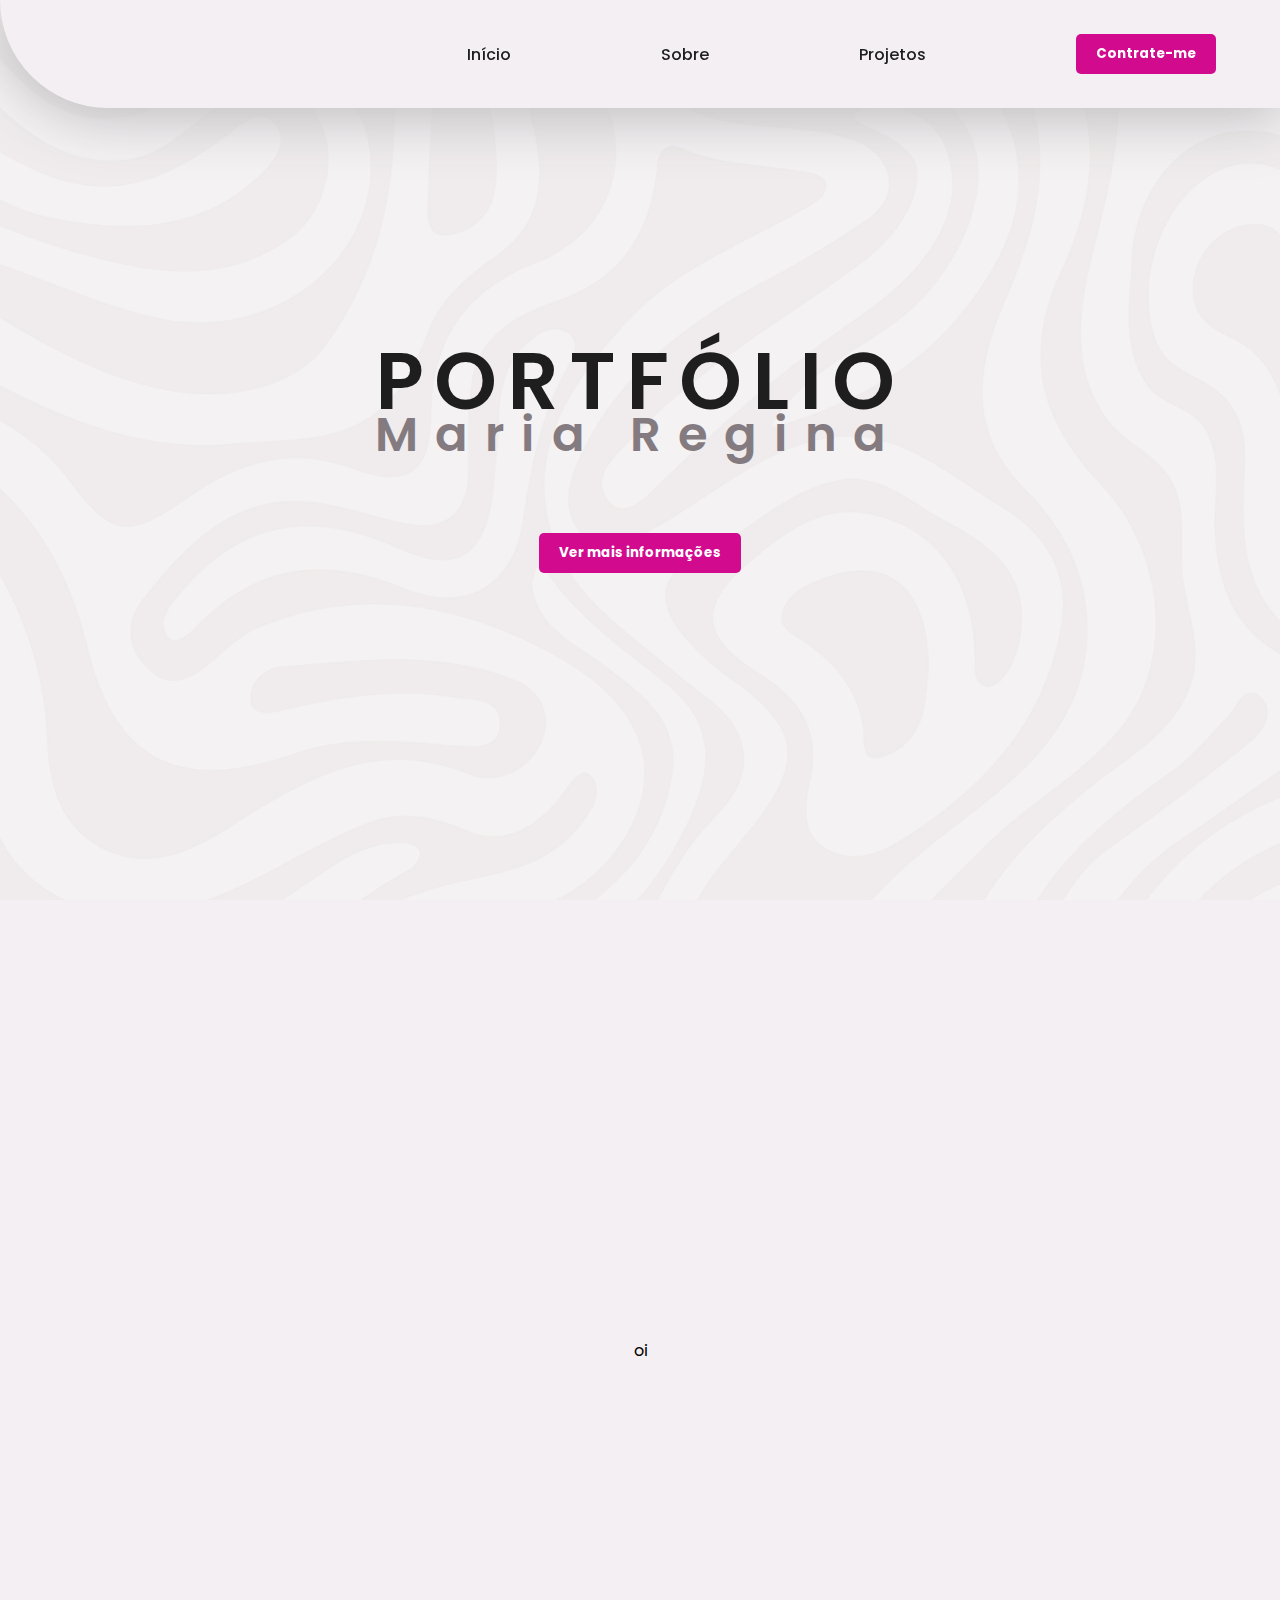
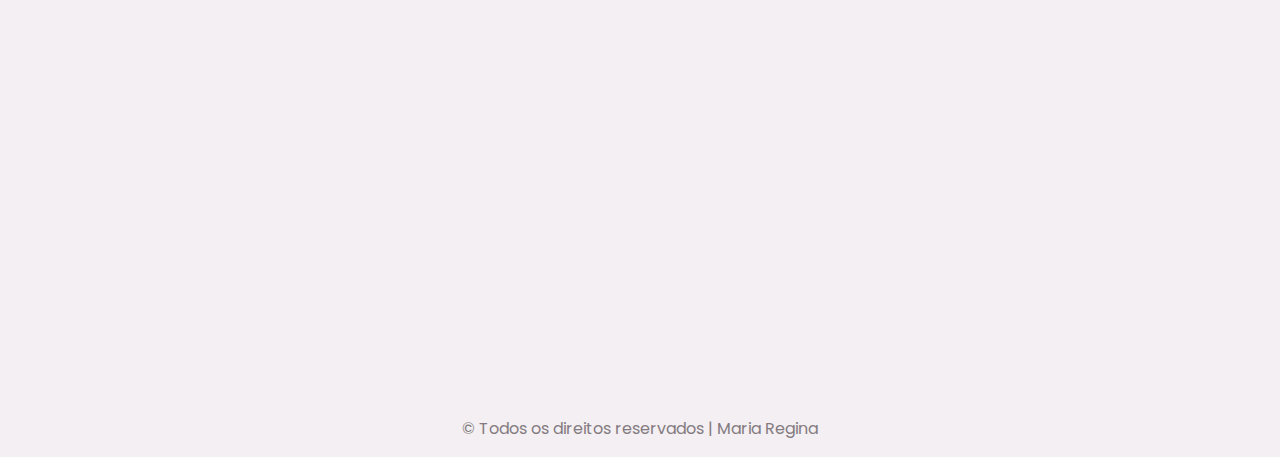
==== index.html @ 2ff38433 "commit" ====
<!DOCTYPE html>
<html lang="pt-br">
<head>
    <meta charset="UTF-8">
    <meta name="viewport" content="width=device-width, initial-scale=1.0">
    <link rel="stylesheet" href="./assets/style.css">
    <link rel="shortcut icon" href="./assets/images/favicon.ico" type="image/x-icon">
    <title>Portfólio | Maria Regina</title>
</head>
<body> 
    <header>
        <nav>
            <ul>
                <li><a href="#home">Início</a></li>
                <li><a href="#about">Sobre</a></li>
                <li><a href="#projects">Projetos</a></li>
            </ul>
            <button onclick="scrollToSection('contact')">Contrate-me</button>
        </nav>
    </header>

    <section class="home" id="home">
        <div class="title">
            <h1>Portfólio</h1>
            <h3>Maria Regina</h3>
        </div>
        <button onclick="scrollToSection('about')">Ver mais informações</button>
    </section>

    <section class="about" id="about">
        <div>oi</div> 
    </section>

    <section class="projects" id="projects">
        <div>oi dnv</div>
    </section>

    <section class="contact" id="contact">
        <div>ola dessa vez</div>
    </section>
    
    <footer>
        <p> &copy; Todos os direitos reservados | Maria Regina</p>
    </footer>

    <!--Scripts JavaScript-->
    
    <script src="./assets/js/scroll.js"></script>

</body>
</html>
---- assets/style.css ----
@import url('https://fonts.googleapis.com/css2?family=Poppins:ital,wght@0,100;0,200;0,300;0,400;0,500;0,600;0,700;0,800;0,900;1,100;1,200;1,300;1,400;1,500;1,600;1,700;1,800;1,900&display=swap');

:root{
    --color-00:#F3EFF2;
    --color-01:#BCBCBC;
    --color-02:#847B81;
    --color-03:#D20A8E;
    --color-04: #9b0368;
    --color-05:#1E1E1E;

    --font: "Poppins", sans-serif;
}

::-webkit-scrollbar{
    display: none;
}

html {
    scroll-behavior: smooth;
  }

body{
    margin: 0;
    padding: 0;
    background: var(--color-00);
    font-family: var(--font);
    display: flex;
    flex-direction: column;
    overflow-x: hidden;
}

header{
    z-index: 10;
    background: var(--color-00);
    border-radius: 0 0 0 500px;
    box-shadow: 0px 4px 60px 5px var(--color-01) ;
    height: 12%;
    width: 100%;
    position: fixed;
    top: 0;
    left: 0;
    display: flex;
    align-items: center;
    justify-content: end;
}

nav{
    padding-right: 5%;
}

nav, nav ul{
    display: flex;
    align-items: center;
    gap: 150px;
}

nav li, nav a{
    list-style-type: none;
    text-decoration: none;
    color: var(--color-05);
    font-weight: 500;
    cursor: pointer;
}

nav a:hover{
    color: var(--color-03);
    font-weight: 600;
}

button{
    height: 40px;
    background: var(--color-03);
    color: white;
    font-family: var(--font);
    font-weight: bold;
    border: none;
    border-radius: 5px;
    cursor: pointer;
    padding: 10px 20px;
}

button:hover{
    background: var(--color-04);
}

section{
    height: 100vh;
    width: 100vw;
    display: flex;
    flex-direction: column;
    align-items: center;
    justify-content: center;
}

.home{
    background-image: url('./images/bg-l.png');
    background-repeat: no-repeat;
    background-position: center;
    background-size: cover;
}

.title{
    line-height: 0px;
    margin-bottom: 50px;
}

.title h1{
    font-size: 5em;
    font-weight: 600;
    letter-spacing: 10px;
    text-transform: uppercase;
    color: var(--color-05);
}

.title h3{
    font-size: 3em;
    font-weight: 600;
    color: var(--color-02);
    letter-spacing: 17px;
}

footer{
    width: 100vw;
    display: flex;
    justify-content: center;
    color: var(--color-02);
}
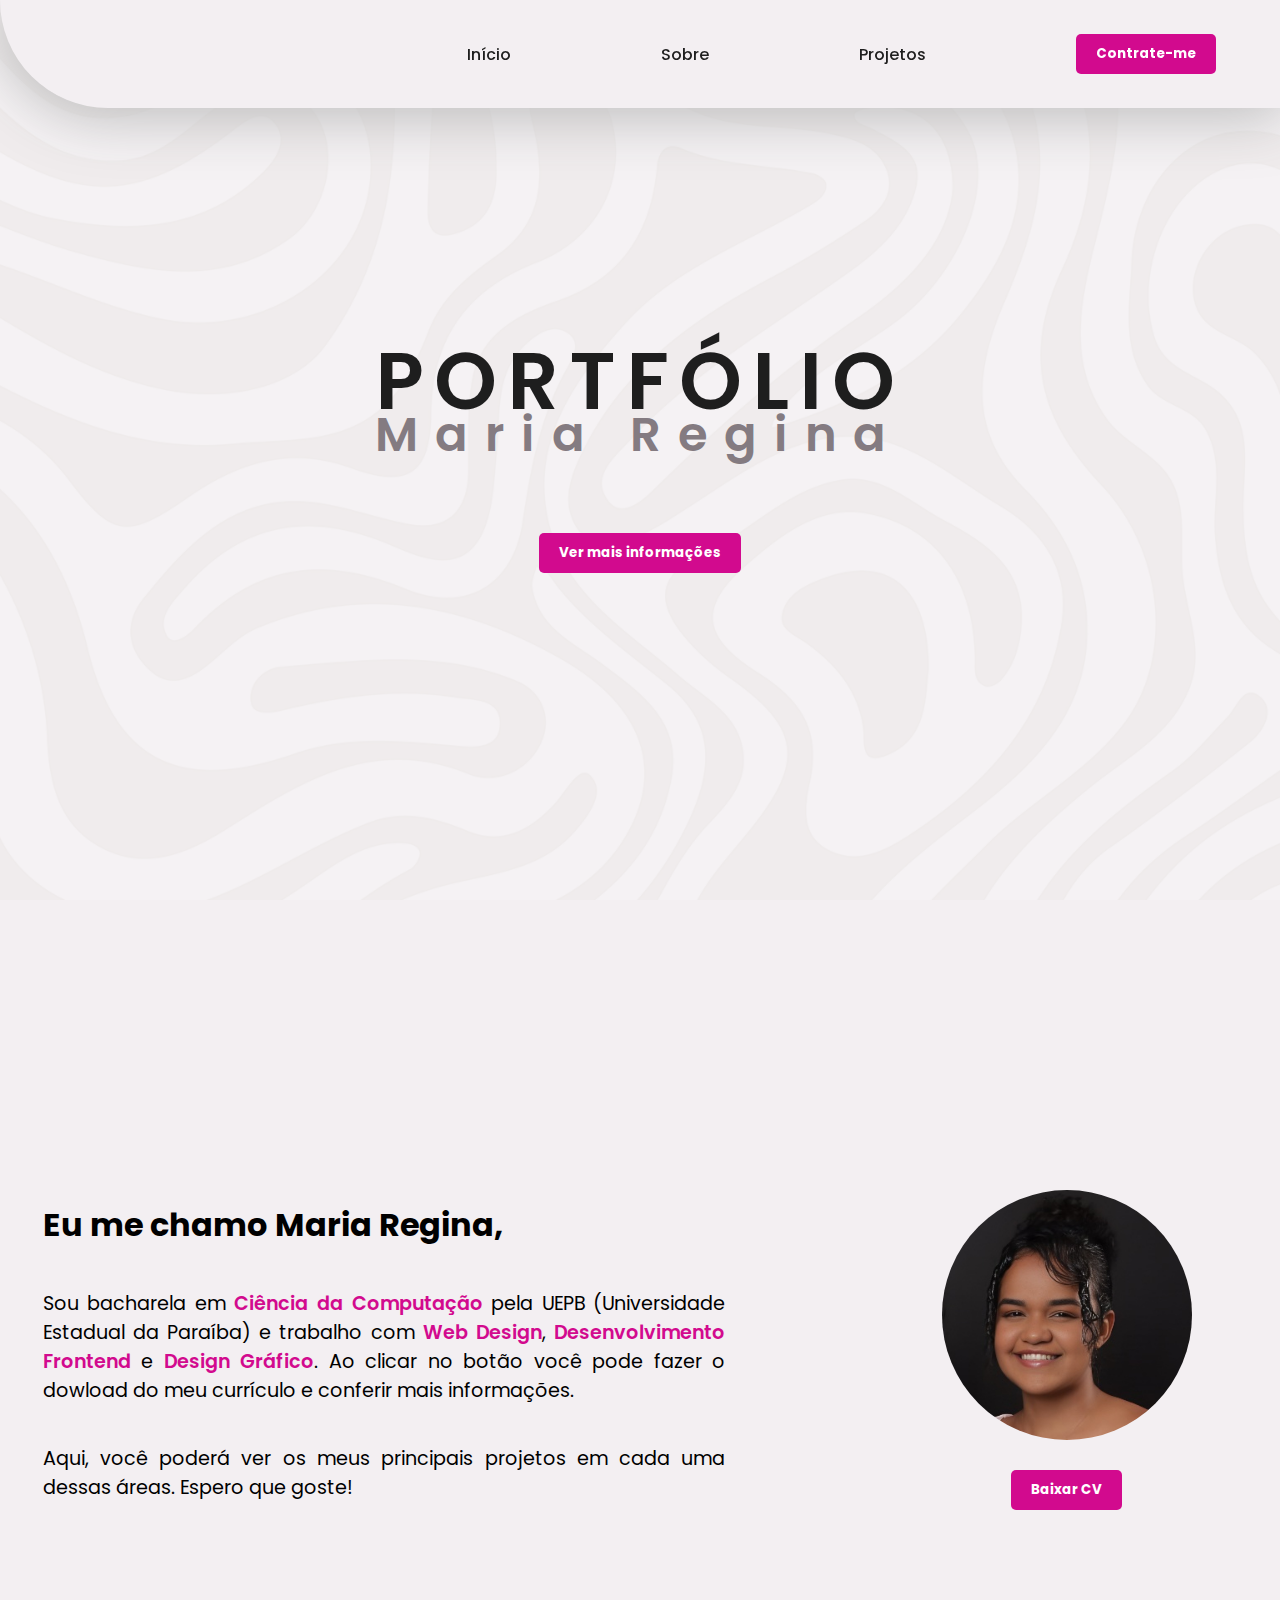
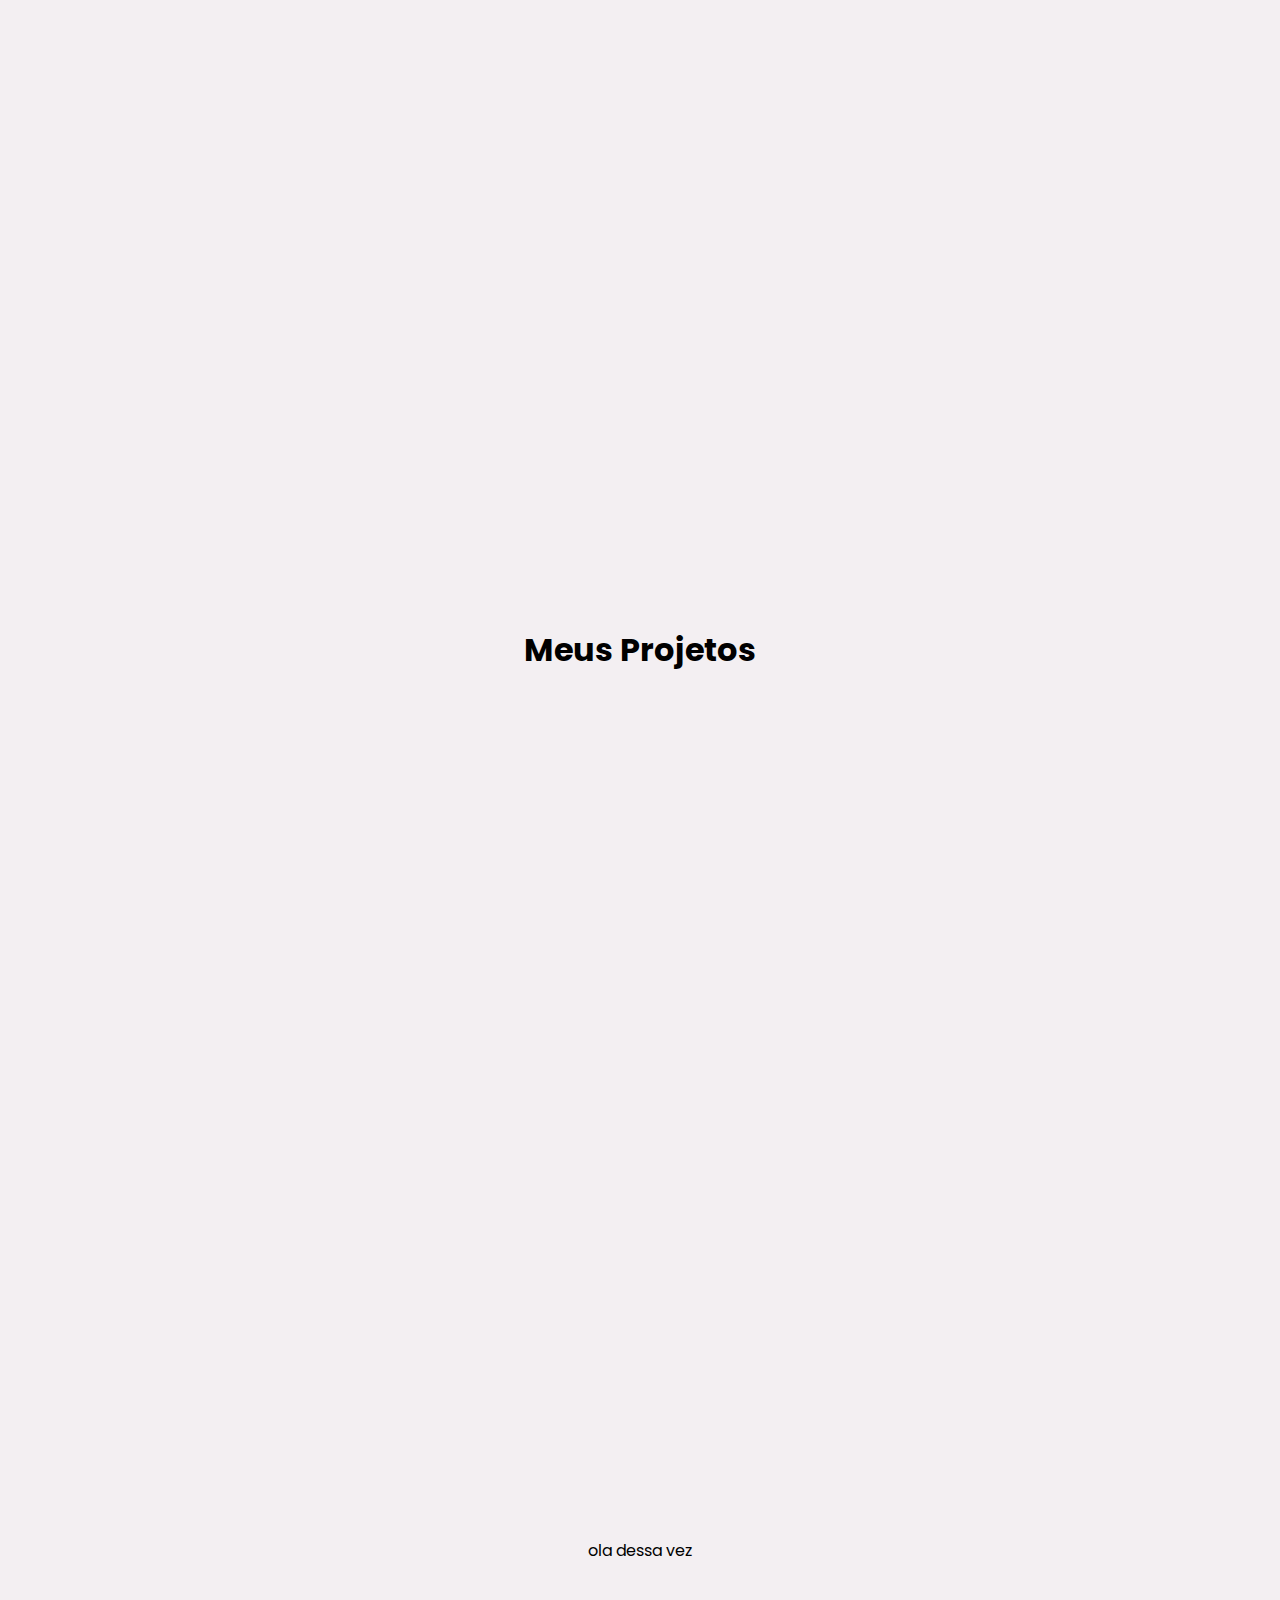
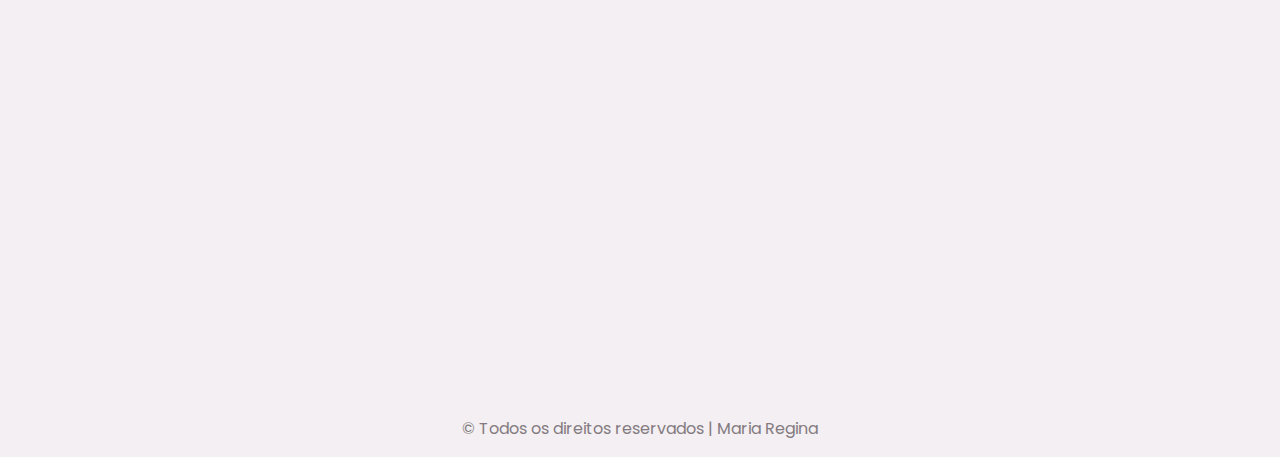
==== commit e860ab9e: "about page" ====
--- a/index.html
+++ b/index.html
@@ -3,17 +3,17 @@
 <head>
     <meta charset="UTF-8">
     <meta name="viewport" content="width=device-width, initial-scale=1.0">
-    <link rel="stylesheet" href="./assets/style.css">
-    <link rel="shortcut icon" href="./assets/images/favicon.ico" type="image/x-icon">
+    <link rel="stylesheet" href="./assets/styles/style.css">
+    <link rel="shortcut icon" href="./assets/styles/favicon.ico" type="image/x-icon">
     <title>Portfólio | Maria Regina</title>
 </head>
 <body> 
     <header>
         <nav>
             <ul>
-                <li><a href="#home">Início</a></li>
-                <li><a href="#about">Sobre</a></li>
-                <li><a href="#projects">Projetos</a></li>
+                <li><a href="#home" class="nav-link">Início</a></li>
+                <li><a href="#about" class="nav-link">Sobre</a></li>
+                <li><a href="#projects" class="nav-link">Projetos</a></li>
             </ul>
             <button onclick="scrollToSection('contact')">Contrate-me</button>
         </nav>
@@ -21,18 +21,29 @@
 
     <section class="home" id="home">
         <div class="title">
-            <h1>Portfólio</h1>
+            <h1>Portfólio </h1>
             <h3>Maria Regina</h3>
         </div>
         <button onclick="scrollToSection('about')">Ver mais informações</button>
     </section>
 
     <section class="about" id="about">
-        <div>oi</div> 
+        <container class="about-container">
+            <div class="info">
+                <h1>Eu me chamo Maria Regina,</h1>
+                <p>Sou bacharela em <span>Ciência da Computação</span> pela UEPB (Universidade Estadual da Paraíba) e trabalho com <span>Web Design</span>, <span>Desenvolvimento Frontend</span> e <span>Design Gráfico</span>. Ao clicar no botão você pode fazer o dowload do meu currículo e conferir mais informações. </p>
+                <p>Aqui, você poderá ver os meus principais projetos em cada uma dessas áreas. Espero que goste!</p>
+            </div>
+
+            <div class="more-info">
+                <img src="./assets/media/img/photo-profile.jpeg" alt="Foto de Maria Regina">
+                <a href="./assets/media/pdf/Currículo-MR.pdf" download="Currículo-Maria Regina.pdf"><button>Baixar CV</button></a>
+            </div>
+        </container> 
     </section>
 
     <section class="projects" id="projects">
-        <div>oi dnv</div>
+        <h1>Meus Projetos</h1>
     </section>
 
     <section class="contact" id="contact">
@@ -44,7 +55,6 @@
     </footer>
 
     <!--Scripts JavaScript-->
-    
     <script src="./assets/js/scroll.js"></script>
 
 </body>
--- a/assets/styles/style.css
+++ b/assets/styles/style.css
@@ -0,0 +1,164 @@
+@import url('https://fonts.googleapis.com/css2?family=Poppins:ital,wght@0,100;0,200;0,300;0,400;0,500;0,600;0,700;0,800;0,900;1,100;1,200;1,300;1,400;1,500;1,600;1,700;1,800;1,900&display=swap');
+
+:root{
+    --color-00:#F3EFF2;
+    --color-01:#BCBCBC;
+    --color-02:#847B81;
+    --color-03:#D20A8E;
+    --color-04: #9b0368;
+    --color-05:#1E1E1E;
+
+    --font: "Poppins", sans-serif;
+}
+
+::-webkit-scrollbar{
+    display: none;
+}
+
+html {
+    scroll-behavior: smooth;
+  }
+
+body{
+    margin: 0;
+    padding: 0;
+    background: var(--color-00);
+    font-family: var(--font);
+    display: flex;
+    flex-direction: column;
+    overflow-x: hidden;
+}
+
+header{
+    z-index: 10;
+    background: var(--color-00);
+    border-radius: 0 0 0 500px;
+    box-shadow: 0px 4px 60px 5px var(--color-01) ;
+    height: 12%;
+    width: 100%;
+    position: fixed;
+    top: 0;
+    left: 0;
+    display: flex;
+    align-items: center;
+    justify-content: end;
+}
+
+nav{
+    padding-right: 5%;
+}
+
+nav, nav ul{
+    display: flex;
+    align-items: center;
+    gap: 150px;
+}
+
+nav li, nav a{
+    list-style-type: none;
+    text-decoration: none;
+    color: var(--color-05);
+    font-weight: 500;
+    cursor: pointer;
+}
+
+nav a:hover{
+    color: var(--color-03);
+    font-weight: 600;
+}
+
+button{
+    height: 40px;
+    background: var(--color-03);
+    color: white;
+    font-family: var(--font);
+    font-weight: bold;
+    border: none;
+    border-radius: 5px;
+    cursor: pointer;
+    padding: 10px 20px;
+}
+
+button:hover{
+    background: var(--color-04);
+}
+
+section{
+    height: 100vh;
+    width: 100vw;
+    display: flex;
+    flex-direction: column;
+    align-items: center;
+    justify-content: center;
+}
+
+.home{
+    background-image: url('../media/img/bg-l.png');
+    background-repeat: no-repeat;
+    background-position: center;
+    background-size: cover;
+}
+
+.title{
+    line-height: 0px;
+    margin-bottom: 50px;
+}
+
+.title h1{
+    font-size: 5em;
+    font-weight: 600;
+    letter-spacing: 10px;
+    text-transform: uppercase;
+    color: var(--color-05);
+}
+
+.title h3{
+    font-size: 3em;
+    font-weight: 600;
+    color: var(--color-02);
+    letter-spacing: 17px;
+}
+
+.about-container{
+    display: grid;
+    grid-template-columns: 2fr 1fr;
+}
+
+.info{
+    width: 80%;
+    padding: 5%;
+    display: flex;
+    flex-direction: column;
+    justify-content: space-around;
+    text-align: justify;
+}
+
+.info p{
+    font-size: 1.2em;
+}
+
+.info span{
+    color: var(--color-03);
+    font-weight: 600;
+}
+
+.more-info{
+    display: flex;
+    flex-direction: column;
+    align-items: center;
+    justify-content: center;
+    gap: 30px;
+}
+
+.more-info img{
+    height: 250px;
+    width: 250px;
+    border-radius: 50%;
+}
+
+footer{
+    width: 100vw;
+    display: flex;
+    justify-content: center;
+    color: var(--color-02);
+}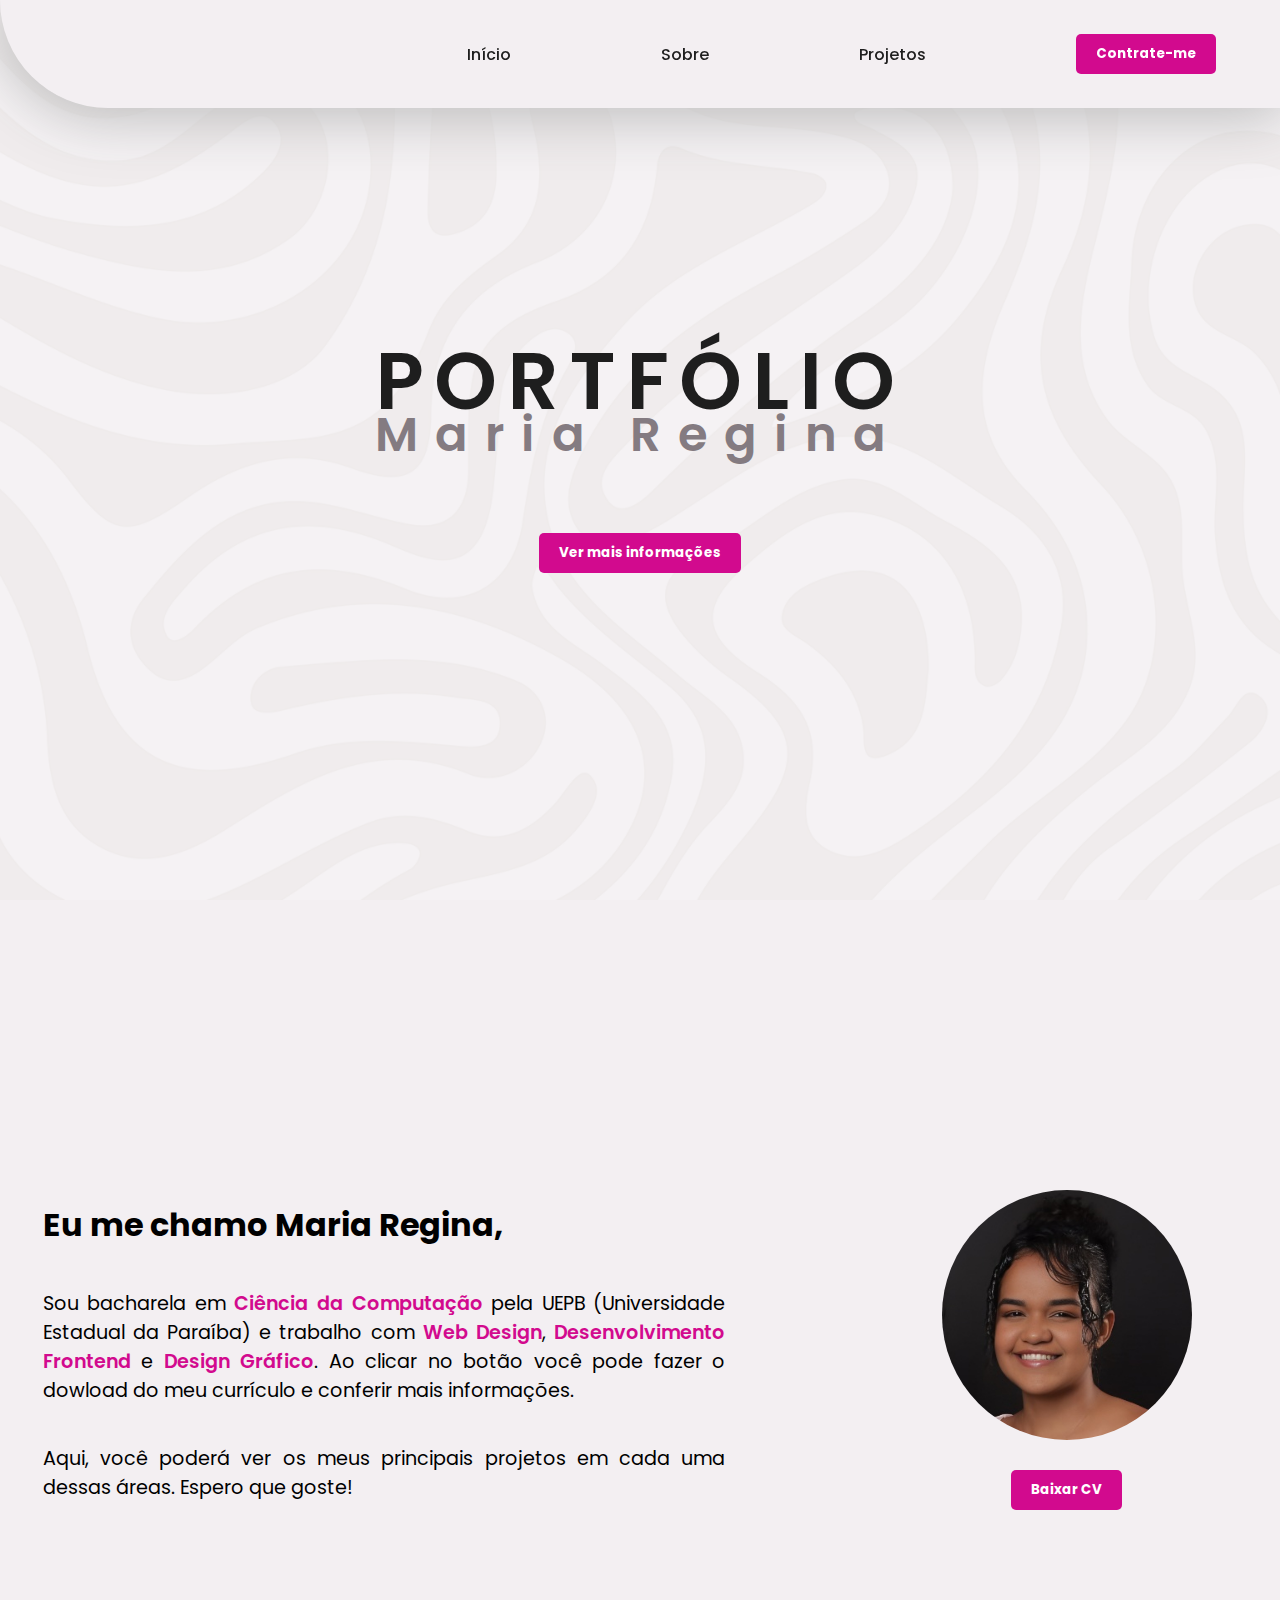
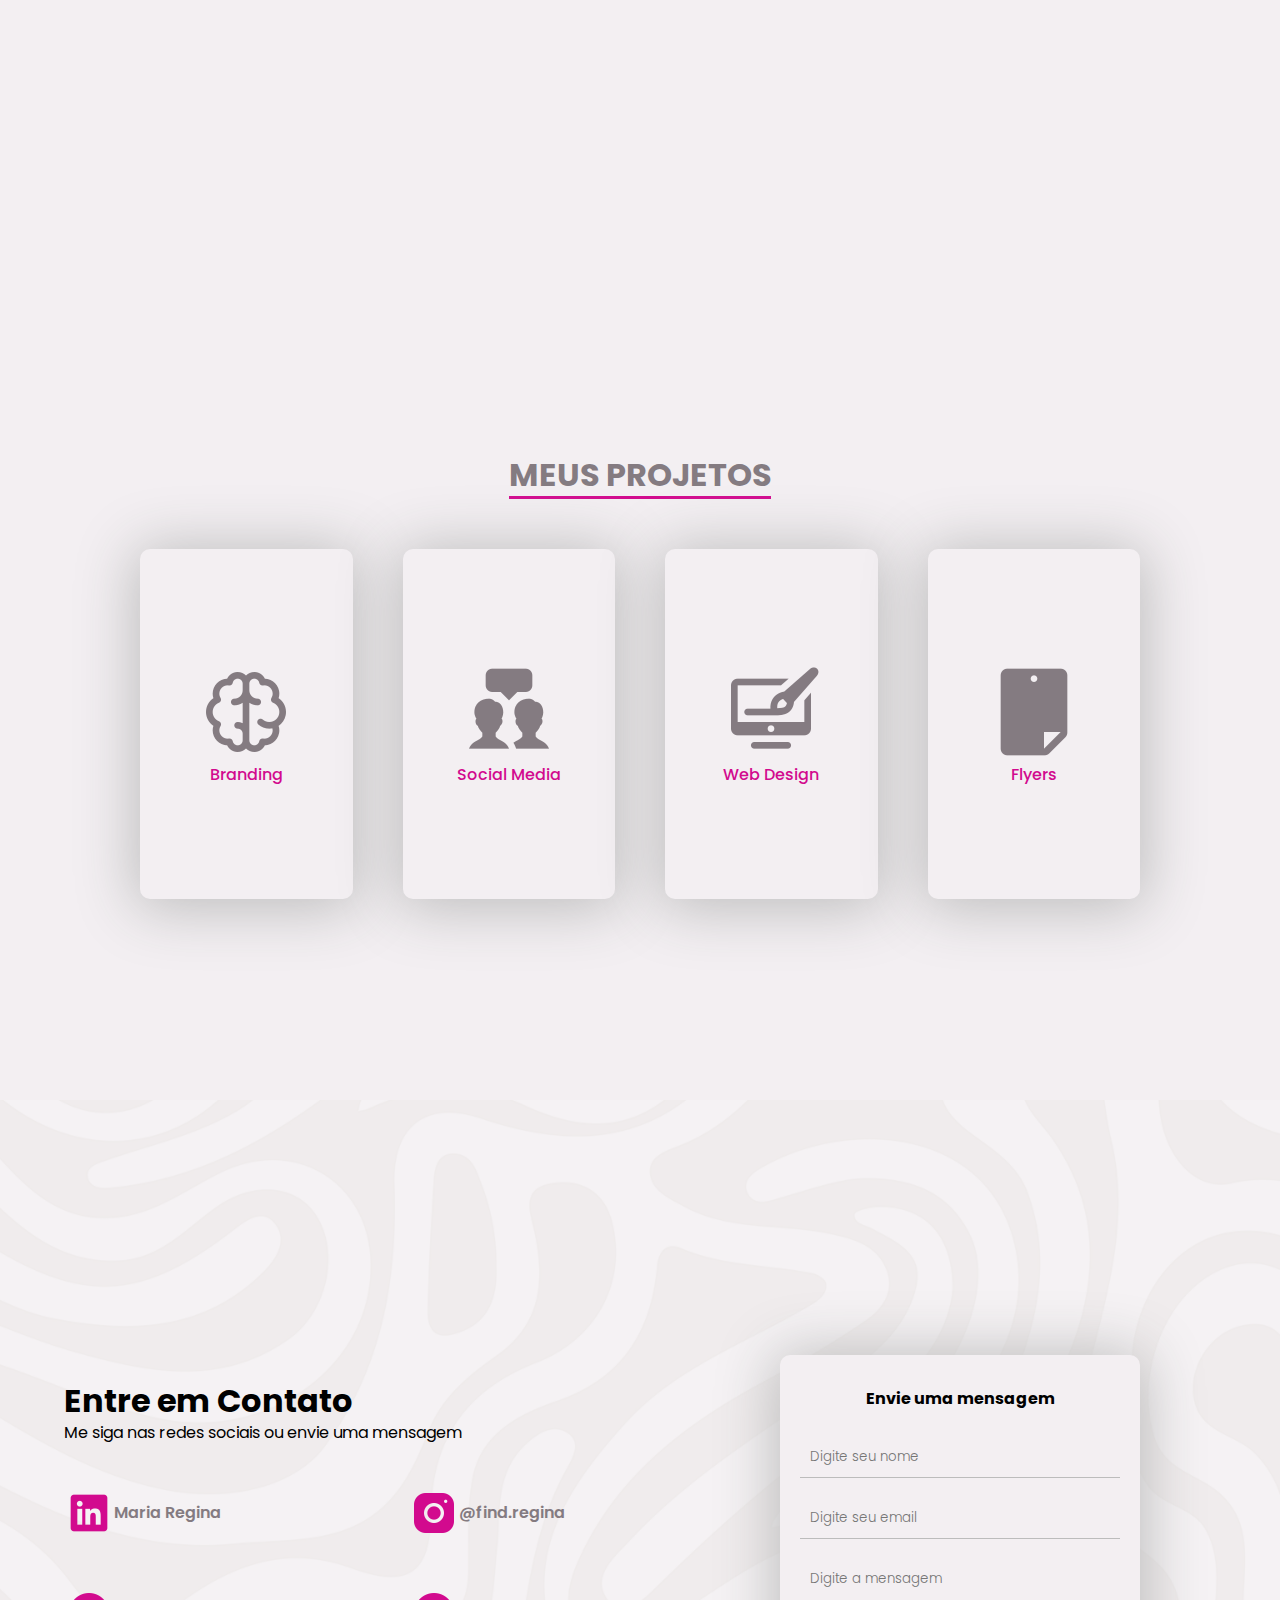
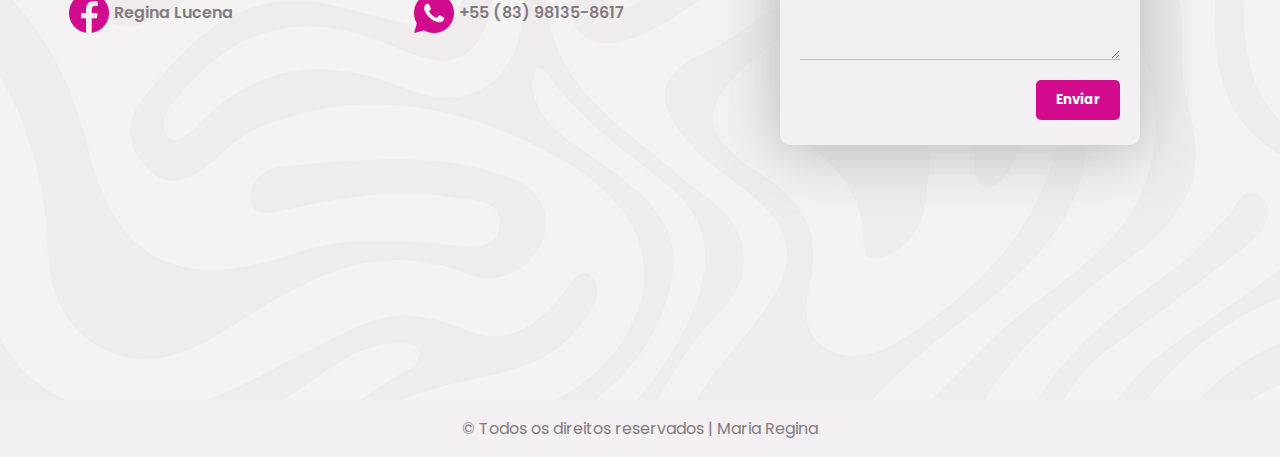
==== commit 1afd30d0: "contact&projects pages" ====
--- a/index.html
+++ b/index.html
@@ -44,10 +44,63 @@
 
     <section class="projects" id="projects">
         <h1>Meus Projetos</h1>
+        <div class="cards">
+            <a href="#" class="card-button">
+                <img src="./assets/media/icons/icon-brain.png" alt="Branding">
+                <span>Branding</span>
+            </a>
+            <a href="#" class="card-button">
+                <img src="./assets/media/icons/icon-social.png" alt="Social Media">
+                <span>Social Media</span>
+            </a>
+            <a href="#" class="card-button">
+                <img src="./assets/media/icons/icon-webdesign.png" alt="Web Design">
+                <span>Web Design</span>
+            </a>
+            <a href="#" class="card-button">
+                <img src="./assets/media/icons/icon-flyer.png" alt="Flyers">
+                <span>Flyers</span>
+            </a>
+        </div>
     </section>
 
     <section class="contact" id="contact">
-        <div>ola dessa vez</div>
+        <div class="contact-container">
+            <div class="contact-infos">
+                <h1>Entre em Contato</h1>
+                <p>Me siga nas redes sociais ou envie uma mensagem</p>
+                <div class="social">
+                    <div class="links">
+                        <img src="./assets/media/icons/icon-linkedin.png" alt="LinkedIn">
+                        <a href="">Maria Regina</a>
+                    </div>
+                    <div class="links">
+                        <img src="./assets/media/icons/icon-instagram.png" alt="Instagram">
+                        <a href="">@find.regina</a>
+                    </div>
+                    <div class="links">
+                        <img src="./assets/media/icons/icon-facebook.png" alt="Facebook">
+                        <a href="">Regina Lucena</a>
+                    </div>
+                    <div class="links">
+                        <img src="./assets/media/icons/icon-whatsapp.png" alt="Whatsapp">
+                        <a href="https://wa.me/5583981358617?text=Olá,%20gostaria%20de%20te%20contratar%20para%20um%20projeto!">+55 (83) 98135-8617</a>
+                    </div>
+                </div>
+            </div>
+
+            <div class="form">
+                <form id="contactForm" action="https://formsubmit.co/mreginalucena@gmail.com" method="POST">
+                    <h2>Envie uma mensagem</h2>
+                    <input type="text" name="name" placeholder="Digite seu nome" required>
+                    <input type="email" name="email" placeholder="Digite seu email" required>
+                    <textarea name="message" rows="4" placeholder="Digite a mensagem" required></textarea>
+                    <input type="hidden" name="_next" value="http://127.0.0.1:5500/index.html#contact">
+                    <input type="hidden" name="_captcha" value="false">
+                    <button type="submit">Enviar</button>
+                </form>
+            </div>
+        </div>
     </section>
     
     <footer>
@@ -56,6 +109,7 @@
 
     <!--Scripts JavaScript-->
     <script src="./assets/js/scroll.js"></script>
+    <script src="./assets/js/submit.js"></script>
 
 </body>
 </html>--- a/assets/styles/style.css
+++ b/assets/styles/style.css
@@ -156,6 +156,127 @@
     border-radius: 50%;
 }
 
+.projects h1{
+    margin: 50px;
+    text-transform: uppercase;
+    color: var(--color-02);
+    text-decoration: underline var(--color-03);
+    text-underline-offset: 10px;
+    font-size: 2em;
+}
+
+.cards{
+    display: flex;
+    gap: 5%;
+}
+
+.card-button{
+    height: 350px;
+    width: 250px;
+    border-radius: 10px;
+    background: var(--color-00);
+    box-shadow: 0px 4px 60px 5px var(--color-01);
+    color: var(--color-03);
+    text-decoration: none;
+    font-weight: 500;
+
+    display: flex;
+    flex-direction: column;
+    align-items: center;
+    justify-content: center;
+}
+
+.card-button:hover{
+    box-shadow: 0px 4px 60px 10px var(--color-02);
+}
+
+.contact-container{
+    display: grid;
+    grid-template-columns: 1fr 1fr;
+    width: 100vw;
+}
+
+.contact{
+    background-image: url('../media/img/bg-l.png');
+    background-position: center;
+    background-repeat: no-repeat;
+    background-size: cover;
+    line-height: 10px;
+}
+
+.contact-infos{
+    height: 350px;
+    width: 100%;
+    padding: 10%;
+}
+
+.contact-infos h1{
+    font-size: 2em;
+}
+
+.contact-infos img{
+    height: 50px;
+}
+
+.social{
+    display: grid;
+    grid-template-columns: 1fr 1fr;
+    margin-top: 50px;
+    gap: 50px;
+}
+
+.links{
+    display: flex;
+    align-items: center;
+}
+
+.links a{
+    text-decoration: none;
+    color: var(--color-02);
+    font-weight: 600;
+}
+
+.form{
+    display: flex;
+    flex-direction: column;
+    align-items: center;
+    justify-content: center;
+}
+
+form{
+    background: var(--color-00);
+    box-shadow: 0px 4px 60px 5px var(--color-01);
+    border-radius: 10px;
+    height: 350px;
+    width: 50%;
+    display: flex;
+    flex-direction: column;
+    justify-content: center;
+    align-items: center;
+    padding: 20px;
+    gap: 20px;
+}
+
+form h2{
+    font-size: 1em;
+    align-self: center;
+}
+
+form input, form textarea{
+    width: 300px;
+    padding: 10px;
+    background: var(--color-00);
+    border: none;
+    border-bottom: 1px solid var(--color-01);
+    font-family: var(--font);
+    font-weight: 300;
+    color: var(--color-01);
+}
+
+form button{
+    align-self: flex-end;
+}
+
 footer{
     width: 100vw;
     display: flex;
